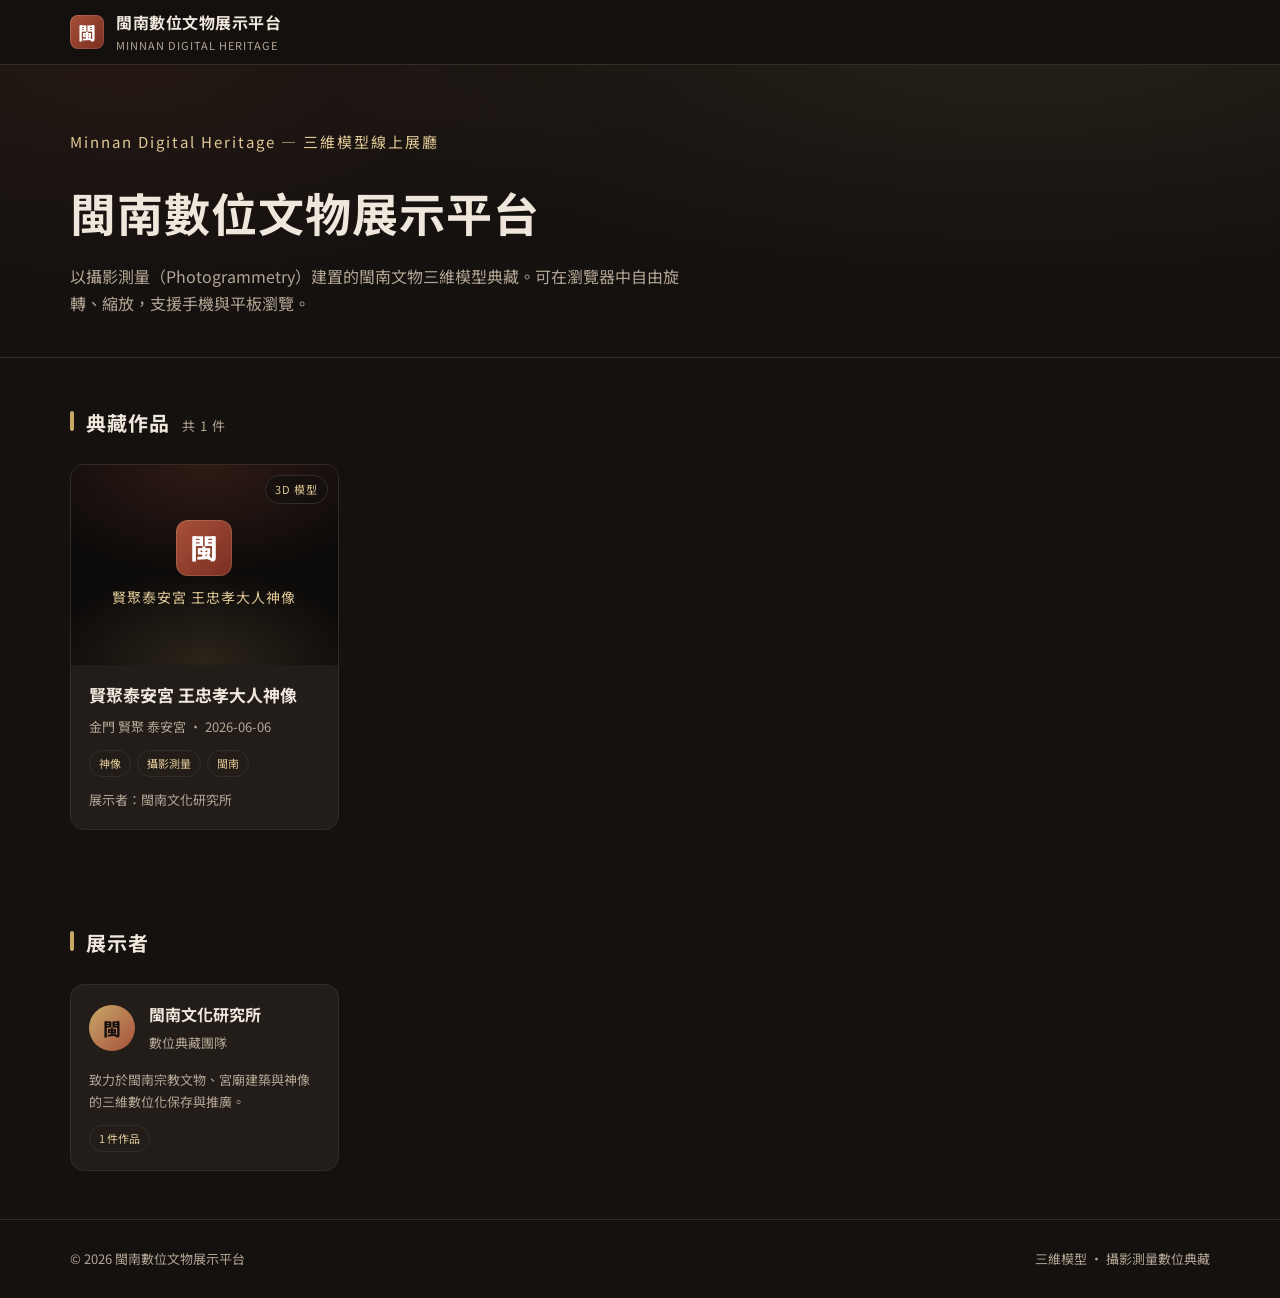
==== index.html @ 69883213 "閩南數位文物展示平台 — 王忠孝大人神像三維展示 Co-Authored-By: Claude Opus 4.8 <noreply@anthropic.com>" ====
<!DOCTYPE html>
<html lang="zh-Hant">
<head>
  <meta charset="UTF-8" />
  <meta name="viewport" content="width=device-width, initial-scale=1, viewport-fit=cover" />
  <title>閩南數位文物展示平台</title>
  <meta name="description" content="以攝影測量建置的閩南文物三維模型線上展廳，可旋轉縮放、支援手機瀏覽。" />
  <link rel="preconnect" href="https://fonts.googleapis.com" />
  <link rel="preconnect" href="https://fonts.gstatic.com" crossorigin />
  <link href="https://fonts.googleapis.com/css2?family=Noto+Sans+TC:wght@400;500;700&display=swap" rel="stylesheet" />
  <link rel="stylesheet" href="assets/css/style.css" />
</head>
<body>
  <header class="site-header">
    <div class="container">
      <a class="brand" href="index.html">
        <span class="seal">閩</span>
        <span>閩南數位文物展示平台<small>MINNAN DIGITAL HERITAGE</small></span>
      </a>
    </div>
  </header>

  <section class="hero">
    <div class="container">
      <div class="sub" id="hero-sub"></div>
      <h1 id="hero-title"></h1>
      <p class="intro" id="hero-intro"></p>
    </div>
  </section>

  <main class="container">
    <section class="section">
      <h2 class="section-title">典藏作品 <span class="count" id="works-count"></span></h2>
      <div class="grid" id="works-grid"></div>
    </section>

    <section class="section">
      <h2 class="section-title">展示者</h2>
      <div class="grid" id="uploaders-grid"></div>
    </section>
  </main>

  <footer class="site-footer">
    <div class="container">
      <span>© <span id="year"></span> 閩南數位文物展示平台</span>
      <span>三維模型 · 攝影測量數位典藏</span>
    </div>
  </footer>

  <script src="assets/js/app.js"></script>
</body>
</html>
---- assets/css/style.css ----
:root {
  --bg: #14110f;
  --bg-soft: #1c1815;
  --card: #221d19;
  --line: #342d26;
  --text: #efe7dc;
  --muted: #b3a594;
  --gold: #c8a86a;
  --gold-soft: #e0c896;
  --accent: #a8503a;
  --radius: 14px;
  --maxw: 1180px;
}

* { box-sizing: border-box; }
html { -webkit-text-size-adjust: 100%; }
body {
  margin: 0;
  font-family: "Noto Sans TC", "PingFang TC", "Microsoft JhengHei", system-ui, sans-serif;
  background: var(--bg);
  color: var(--text);
  line-height: 1.7;
  -webkit-font-smoothing: antialiased;
}
a { color: inherit; text-decoration: none; }
img { max-width: 100%; display: block; }

.container { max-width: var(--maxw); margin: 0 auto; padding: 0 20px; }

/* ---------- Header ---------- */
.site-header {
  position: sticky; top: 0; z-index: 50;
  background: rgba(20,17,15,.82);
  backdrop-filter: saturate(140%) blur(10px);
  border-bottom: 1px solid var(--line);
}
.site-header .container {
  display: flex; align-items: center; justify-content: space-between;
  height: 64px;
}
.brand { display: flex; align-items: center; gap: 12px; font-weight: 700; letter-spacing: .5px; }
.brand .seal {
  width: 34px; height: 34px; border-radius: 8px; flex: none;
  background: linear-gradient(135deg, var(--accent), #7a2e20);
  display: grid; place-items: center; color: #fff; font-weight: 800; font-size: 18px;
  box-shadow: inset 0 0 0 1px rgba(255,255,255,.12);
}
.brand small { display:block; color: var(--muted); font-weight: 400; font-size: 11px; letter-spacing: 1px; }
.nav-back { color: var(--gold-soft); font-size: 14px; }
.nav-back:hover { color: var(--gold); }

/* ---------- Hero ---------- */
.hero {
  padding: 64px 0 40px;
  border-bottom: 1px solid var(--line);
  background:
    radial-gradient(1200px 400px at 80% -10%, rgba(200,168,106,.10), transparent 60%),
    radial-gradient(900px 380px at 10% 0%, rgba(168,80,58,.10), transparent 60%);
}
.hero h1 { font-size: clamp(28px, 5vw, 46px); margin: 0 0 12px; letter-spacing: 1px; }
.hero .sub { color: var(--gold-soft); font-size: 15px; letter-spacing: 2px; margin-bottom: 18px; }
.hero p.intro { color: var(--muted); max-width: 640px; margin: 0; }

/* ---------- Section ---------- */
.section { padding: 48px 0; }
.section-title {
  display: flex; align-items: baseline; gap: 12px; margin: 0 0 24px;
  font-size: 20px; letter-spacing: 1px;
}
.section-title::before { content: ""; width: 4px; height: 20px; background: var(--gold); border-radius: 2px; }
.section-title .count { color: var(--muted); font-size: 13px; font-weight: 400; }

/* ---------- Grid / Cards ---------- */
.grid { display: grid; gap: 22px; grid-template-columns: repeat(auto-fill, minmax(260px, 1fr)); }
.card {
  background: var(--card); border: 1px solid var(--line); border-radius: var(--radius);
  overflow: hidden; transition: transform .2s ease, border-color .2s ease, box-shadow .2s ease;
}
.card:hover { transform: translateY(-4px); border-color: var(--gold); box-shadow: 0 14px 34px rgba(0,0,0,.4); }
.card .thumb {
  aspect-ratio: 4/3; background: #0d0b0a center/cover no-repeat;
  display: grid; place-items: center; position: relative;
}
.card .thumb .badge3d {
  position: absolute; top: 10px; right: 10px;
  background: rgba(20,17,15,.8); border: 1px solid var(--line);
  color: var(--gold-soft); font-size: 11px; padding: 4px 9px; border-radius: 999px; letter-spacing: 1px;
}
.card .thumb {
  background-color: #0d0b0a;
  background-image:
    radial-gradient(120% 90% at 50% 0%, rgba(168,80,58,.22), transparent 60%),
    radial-gradient(100% 80% at 50% 100%, rgba(200,168,106,.16), transparent 60%);
}
.card .thumb .ph { display: grid; place-items: center; gap: 10px; text-align: center; padding: 16px; }
.card .thumb .ph-seal {
  width: 56px; height: 56px; border-radius: 12px;
  background: linear-gradient(135deg, var(--accent), #7a2e20);
  display: grid; place-items: center; color: #fff; font-weight: 800; font-size: 28px;
  box-shadow: inset 0 0 0 1px rgba(255,255,255,.14);
}
.card .thumb .ph-title { color: var(--gold-soft); font-size: 14px; letter-spacing: 1px; }
.card .body { padding: 16px 18px 18px; }
.card .body h3 { margin: 0 0 6px; font-size: 17px; }
.card .body .meta { color: var(--muted); font-size: 13px; }
.card .tags { margin-top: 12px; display: flex; flex-wrap: wrap; gap: 6px; }
.tag { font-size: 11px; color: var(--gold-soft); border: 1px solid var(--line); padding: 3px 9px; border-radius: 999px; }

/* ---------- Uploader strip ---------- */
.uploader { display: flex; align-items: center; gap: 14px; }
.uploader .ava {
  width: 46px; height: 46px; border-radius: 50%; flex: none;
  background: linear-gradient(135deg, var(--gold), var(--accent));
  display: grid; place-items: center; color: #14110f; font-weight: 800; font-size: 18px;
}
.uploader .who b { display: block; }
.uploader .who span { color: var(--muted); font-size: 13px; }

/* ---------- Work detail ---------- */
.work-layout { display: grid; grid-template-columns: 1fr 360px; gap: 28px; align-items: start; }
.viewer-wrap {
  position: relative; background: #0c0a09; border: 1px solid var(--line);
  border-radius: var(--radius); overflow: hidden; aspect-ratio: 4/3; min-height: 380px;
}
#viewer { width: 100%; height: 100%; display: block; touch-action: none; }
.viewer-toolbar {
  position: absolute; bottom: 14px; left: 50%; transform: translateX(-50%);
  display: flex; gap: 8px; background: rgba(20,17,15,.78);
  border: 1px solid var(--line); padding: 7px; border-radius: 12px; backdrop-filter: blur(8px);
}
.viewer-toolbar button {
  background: transparent; border: 0; color: var(--text); cursor: pointer;
  width: 40px; height: 36px; border-radius: 8px; font-size: 17px; display: grid; place-items: center;
  transition: background .15s;
}
.viewer-toolbar button:hover { background: rgba(200,168,106,.18); }
.viewer-toolbar button.active { background: var(--gold); color: #14110f; }
.viewer-hint {
  position: absolute; top: 12px; left: 14px; color: var(--muted); font-size: 12px;
  background: rgba(20,17,15,.6); padding: 4px 10px; border-radius: 8px; pointer-events: none;
}
.loader {
  position: absolute; inset: 0; display: grid; place-items: center; gap: 14px;
  background: #0c0a09; z-index: 5; transition: opacity .4s; text-align: center;
}
.loader.hidden { opacity: 0; pointer-events: none; }
.spinner {
  width: 42px; height: 42px; border-radius: 50%;
  border: 3px solid var(--line); border-top-color: var(--gold); animation: spin 1s linear infinite;
}
@keyframes spin { to { transform: rotate(360deg); } }
.loader .pct { color: var(--gold-soft); font-size: 13px; letter-spacing: 1px; }

.work-info h1 { margin: 0 0 4px; font-size: 26px; }
.work-info .sub-en { color: var(--muted); font-size: 13px; letter-spacing: 1px; margin-bottom: 18px; }
.info-row { display: flex; gap: 10px; padding: 10px 0; border-bottom: 1px solid var(--line); font-size: 14px; }
.info-row .k { color: var(--muted); width: 76px; flex: none; }
.info-row .v { color: var(--text); }
.desc { margin-top: 20px; color: #ded3c4; font-size: 15px; }
.credits { margin-top: 18px; color: var(--muted); font-size: 12.5px; border-left: 2px solid var(--line); padding-left: 12px; }
.panel-tags { margin: 14px 0 4px; display: flex; flex-wrap: wrap; gap: 6px; }

/* ---------- Footer ---------- */
.site-footer { border-top: 1px solid var(--line); padding: 28px 0; color: var(--muted); font-size: 13px; }
.site-footer .container { display: flex; justify-content: space-between; flex-wrap: wrap; gap: 10px; }

/* ---------- Responsive ---------- */
@media (max-width: 880px) {
  .work-layout { grid-template-columns: 1fr; }
  .viewer-wrap { aspect-ratio: 1/1; min-height: 320px; }
  .hero { padding: 44px 0 30px; }
  .section { padding: 34px 0; }
}
@media (max-width: 480px) {
  .brand small { display: none; }
  .grid { grid-template-columns: 1fr; }
}
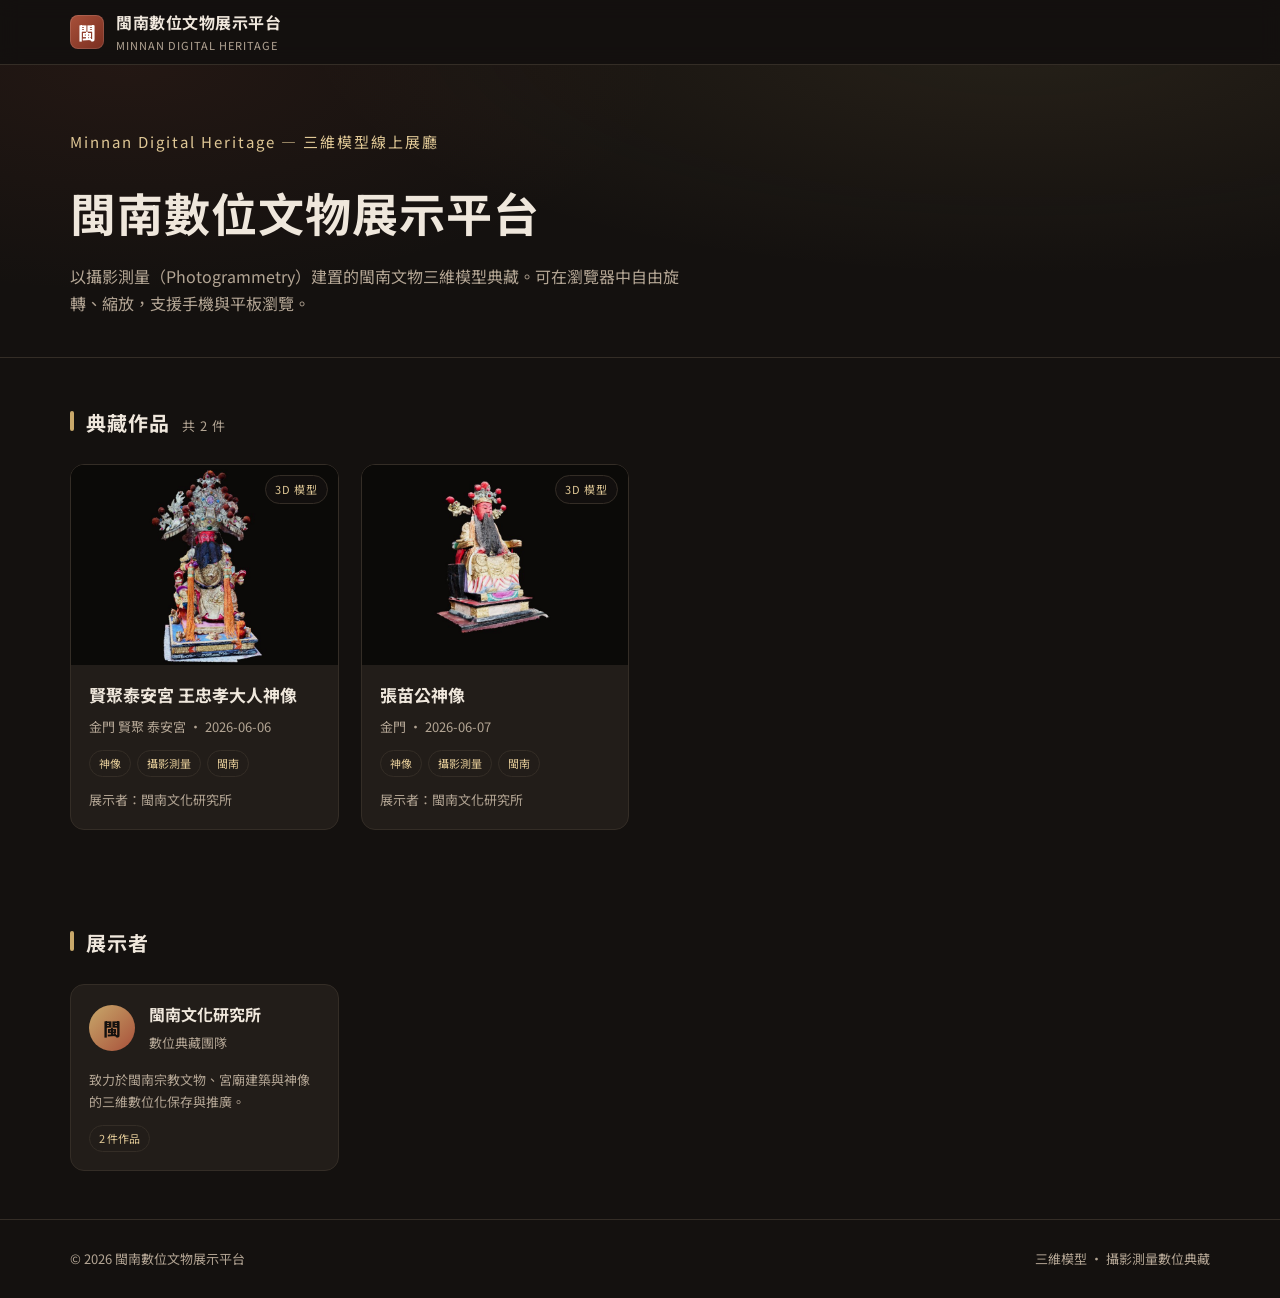
==== commit 58f43a1b: "修正手機版文字貼邊問題（.section 覆蓋 .container 左右留白）+ 安全區留白 Co-Authored-By: Claude Opus 4.8 <noreply@anthropic.c" ====
--- a/index.html
+++ b/index.html
@@ -8,7 +8,7 @@
   <link rel="preconnect" href="https://fonts.googleapis.com" />
   <link rel="preconnect" href="https://fonts.gstatic.com" crossorigin />
   <link href="https://fonts.googleapis.com/css2?family=Noto+Sans+TC:wght@400;500;700&display=swap" rel="stylesheet" />
-  <link rel="stylesheet" href="assets/css/style.css" />
+  <link rel="stylesheet" href="assets/css/style.css?v=2" />
 </head>
 <body>
   <header class="site-header">
--- a/assets/css/style.css
+++ b/assets/css/style.css
@@ -25,7 +25,12 @@
 a { color: inherit; text-decoration: none; }
 img { max-width: 100%; display: block; }
 
-.container { max-width: var(--maxw); margin: 0 auto; padding: 0 20px; }
+.container {
+  max-width: var(--maxw); margin: 0 auto;
+  /* respect notch / rounded-corner safe areas on mobile */
+  padding-left: max(20px, env(safe-area-inset-left));
+  padding-right: max(20px, env(safe-area-inset-right));
+}
 
 /* ---------- Header ---------- */
 .site-header {
@@ -62,7 +67,9 @@
 .hero p.intro { color: var(--muted); max-width: 640px; margin: 0; }
 
 /* ---------- Section ---------- */
-.section { padding: 48px 0; }
+/* top/bottom only — never zero out .container's horizontal padding
+   (work.html uses class="container section" on the SAME element) */
+.section { padding-top: 48px; padding-bottom: 48px; }
 .section-title {
   display: flex; align-items: baseline; gap: 12px; margin: 0 0 24px;
   font-size: 20px; letter-spacing: 1px;
@@ -169,7 +176,7 @@
   .work-layout { grid-template-columns: 1fr; }
   .viewer-wrap { aspect-ratio: 1/1; min-height: 320px; }
   .hero { padding: 44px 0 30px; }
-  .section { padding: 34px 0; }
+  .section { padding-top: 34px; padding-bottom: 34px; }
 }
 @media (max-width: 480px) {
   .brand small { display: none; }
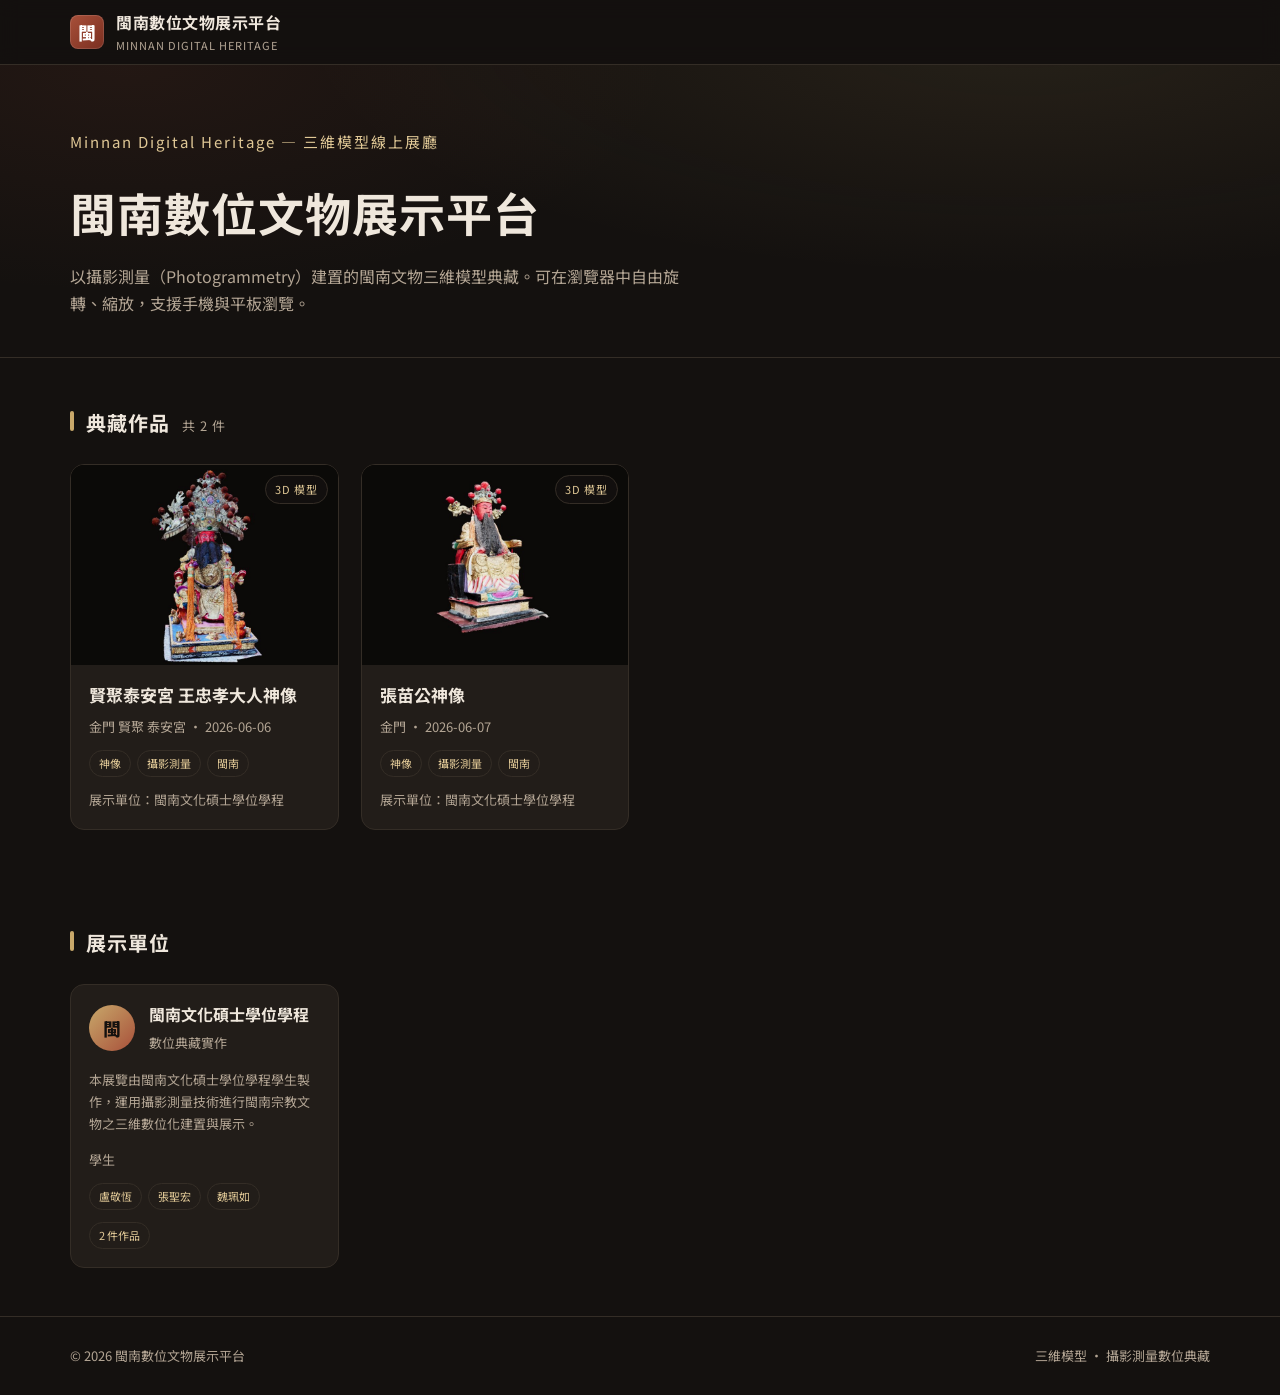
==== commit c46ba303: "展示單位改為閩南文化碩士學位學程，加入學生名單（盧敬恆、張聖宏、魏珮如） Co-Authored-By: Claude Opus 4.8 <noreply@anthropic.com>" ====
--- a/index.html
+++ b/index.html
@@ -35,7 +35,7 @@
     </section>
 
     <section class="section">
-      <h2 class="section-title">展示者</h2>
+      <h2 class="section-title">展示單位</h2>
       <div class="grid" id="uploaders-grid"></div>
     </section>
   </main>
@@ -47,6 +47,6 @@
     </div>
   </footer>
 
-  <script src="assets/js/app.js"></script>
+  <script src="assets/js/app.js?v=2"></script>
 </body>
 </html>
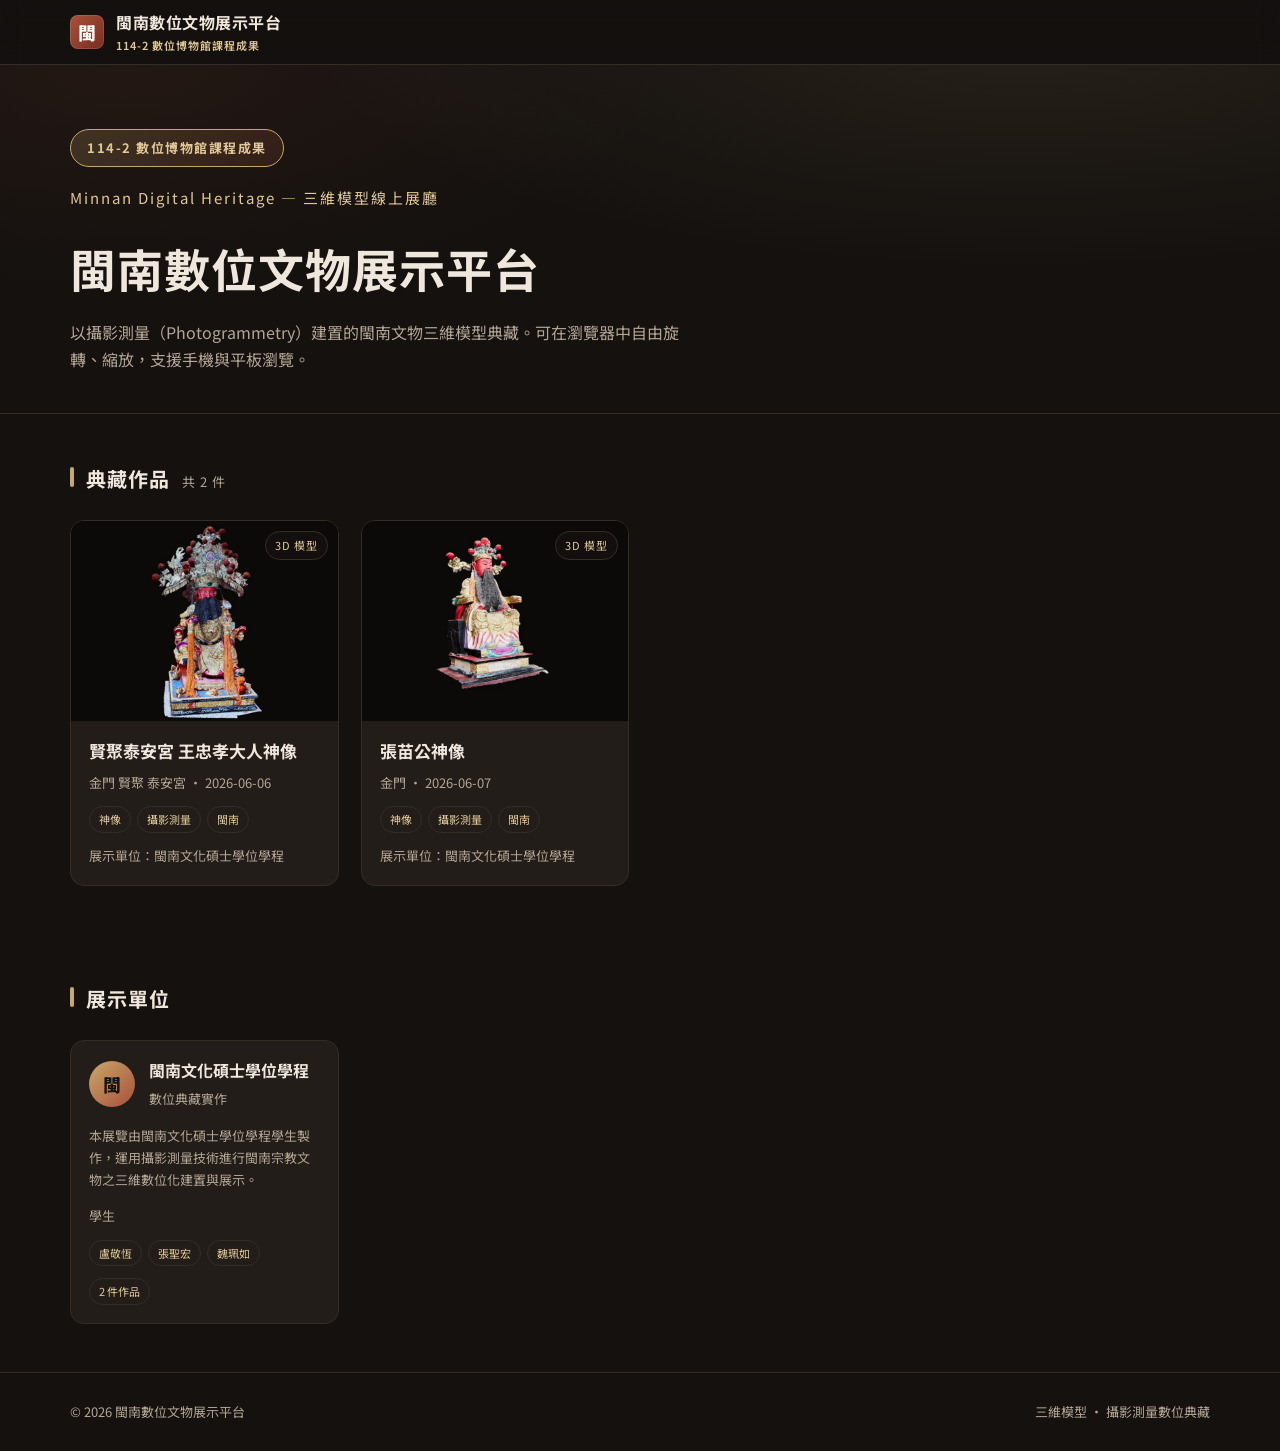
==== commit ff8173dd: "標題列與主視覺加上「114-2 數位博物館課程成果」課程標示 Co-Authored-By: Claude Opus 4.8 <noreply@anthropic.com>" ====
--- a/index.html
+++ b/index.html
@@ -8,20 +8,21 @@
   <link rel="preconnect" href="https://fonts.googleapis.com" />
   <link rel="preconnect" href="https://fonts.gstatic.com" crossorigin />
   <link href="https://fonts.googleapis.com/css2?family=Noto+Sans+TC:wght@400;500;700&display=swap" rel="stylesheet" />
-  <link rel="stylesheet" href="assets/css/style.css?v=2" />
+  <link rel="stylesheet" href="assets/css/style.css?v=3" />
 </head>
 <body>
   <header class="site-header">
     <div class="container">
       <a class="brand" href="index.html">
         <span class="seal">閩</span>
-        <span>閩南數位文物展示平台<small>MINNAN DIGITAL HERITAGE</small></span>
+        <span>閩南數位文物展示平台<small>114-2 數位博物館課程成果</small></span>
       </a>
     </div>
   </header>
 
   <section class="hero">
     <div class="container">
+      <div class="hero-course" id="hero-course"></div>
       <div class="sub" id="hero-sub"></div>
       <h1 id="hero-title"></h1>
       <p class="intro" id="hero-intro"></p>
@@ -47,6 +48,6 @@
     </div>
   </footer>
 
-  <script src="assets/js/app.js?v=2"></script>
+  <script src="assets/js/app.js?v=3"></script>
 </body>
 </html>
--- a/assets/css/style.css
+++ b/assets/css/style.css
@@ -50,7 +50,7 @@
   display: grid; place-items: center; color: #fff; font-weight: 800; font-size: 18px;
   box-shadow: inset 0 0 0 1px rgba(255,255,255,.12);
 }
-.brand small { display:block; color: var(--muted); font-weight: 400; font-size: 11px; letter-spacing: 1px; }
+.brand small { display:block; color: var(--gold-soft); font-weight: 600; font-size: 11px; letter-spacing: 1px; }
 .nav-back { color: var(--gold-soft); font-size: 14px; }
 .nav-back:hover { color: var(--gold); }
 
@@ -61,6 +61,13 @@
   background:
     radial-gradient(1200px 400px at 80% -10%, rgba(200,168,106,.10), transparent 60%),
     radial-gradient(900px 380px at 10% 0%, rgba(168,80,58,.10), transparent 60%);
+}
+.hero-course {
+  display: inline-block; margin-bottom: 18px;
+  background: linear-gradient(135deg, rgba(200,168,106,.20), rgba(168,80,58,.16));
+  border: 1px solid var(--gold);
+  color: var(--gold-soft); font-weight: 700; font-size: 13px; letter-spacing: 1.5px;
+  padding: 7px 16px; border-radius: 999px;
 }
 .hero h1 { font-size: clamp(28px, 5vw, 46px); margin: 0 0 12px; letter-spacing: 1px; }
 .hero .sub { color: var(--gold-soft); font-size: 15px; letter-spacing: 2px; margin-bottom: 18px; }
@@ -179,6 +186,7 @@
   .section { padding-top: 34px; padding-bottom: 34px; }
 }
 @media (max-width: 480px) {
-  .brand small { display: none; }
+  .brand { font-size: 15px; }
+  .brand small { font-size: 10px; letter-spacing: .5px; }
   .grid { grid-template-columns: 1fr; }
 }
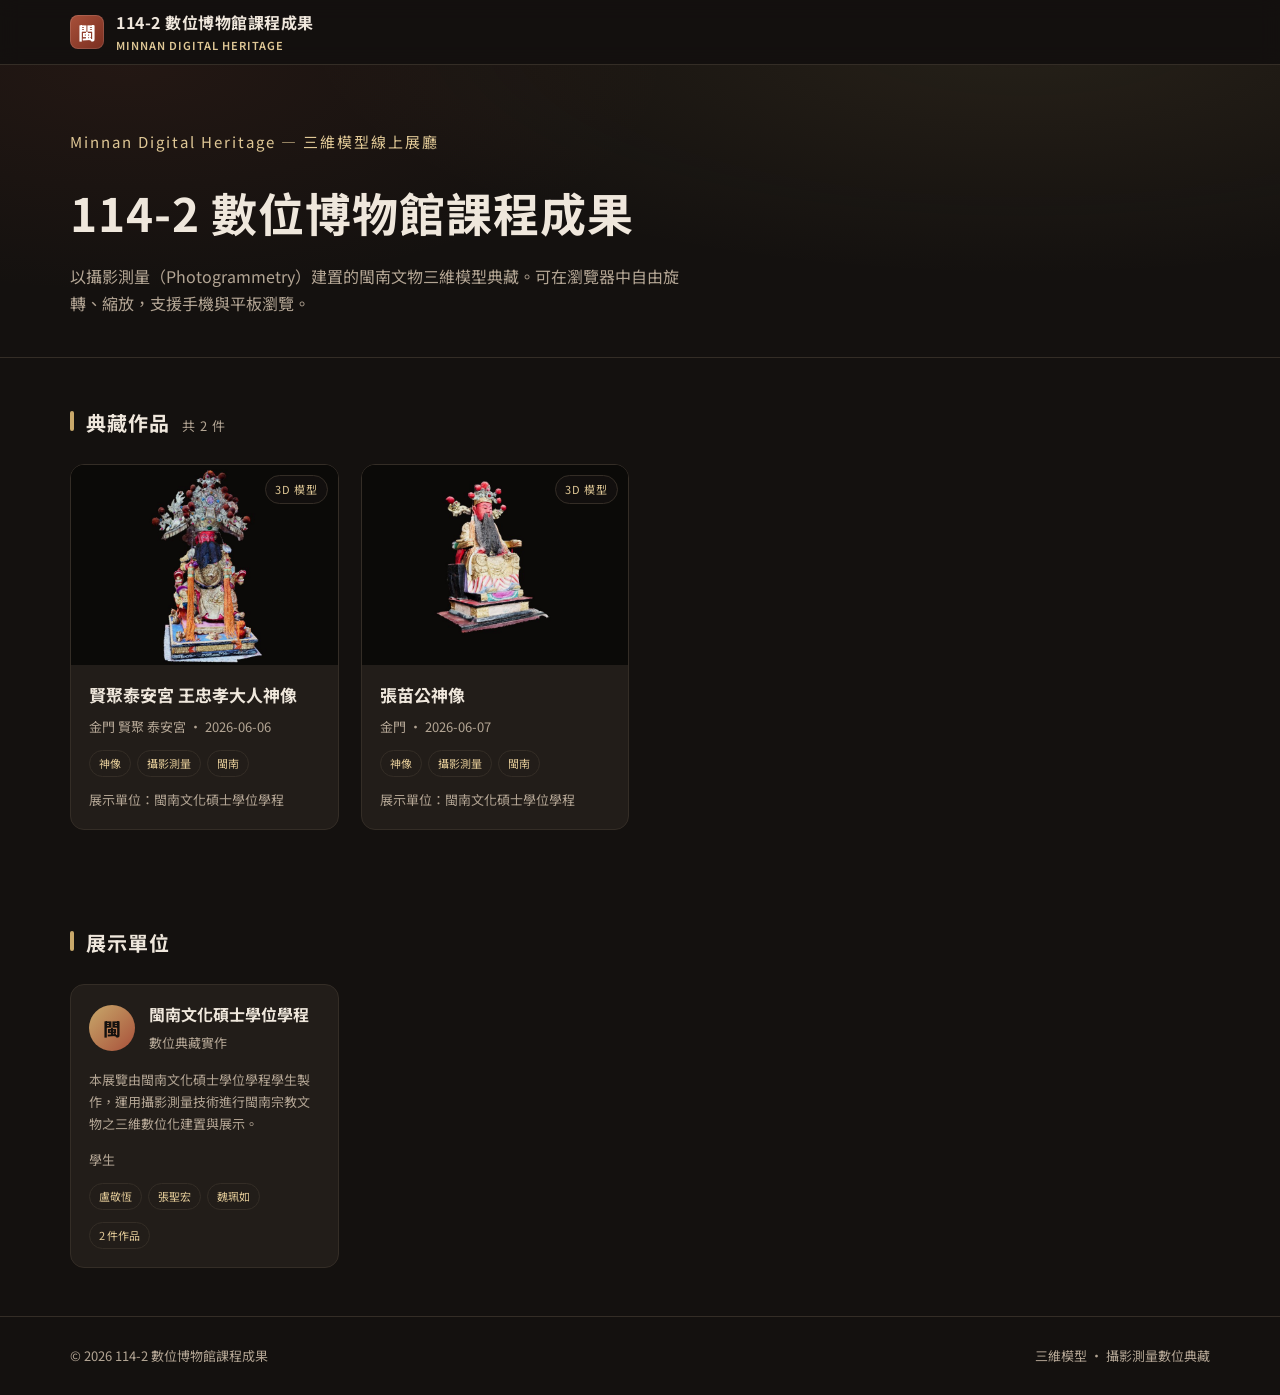
==== commit 1e3d3ece: "主標題改為「114-2 數位博物館課程成果」，移除「閩南數位文物展示平台」顯示 Co-Authored-By: Claude Opus 4.8 <noreply@anthropic.com>" ====
--- a/index.html
+++ b/index.html
@@ -3,7 +3,7 @@
 <head>
   <meta charset="UTF-8" />
   <meta name="viewport" content="width=device-width, initial-scale=1, viewport-fit=cover" />
-  <title>閩南數位文物展示平台</title>
+  <title>114-2 數位博物館課程成果</title>
   <meta name="description" content="以攝影測量建置的閩南文物三維模型線上展廳，可旋轉縮放、支援手機瀏覽。" />
   <link rel="preconnect" href="https://fonts.googleapis.com" />
   <link rel="preconnect" href="https://fonts.gstatic.com" crossorigin />
@@ -15,7 +15,7 @@
     <div class="container">
       <a class="brand" href="index.html">
         <span class="seal">閩</span>
-        <span>閩南數位文物展示平台<small>114-2 數位博物館課程成果</small></span>
+        <span>114-2 數位博物館課程成果<small>MINNAN DIGITAL HERITAGE</small></span>
       </a>
     </div>
   </header>
@@ -43,7 +43,7 @@
 
   <footer class="site-footer">
     <div class="container">
-      <span>© <span id="year"></span> 閩南數位文物展示平台</span>
+      <span>© <span id="year"></span> 114-2 數位博物館課程成果</span>
       <span>三維模型 · 攝影測量數位典藏</span>
     </div>
   </footer>
